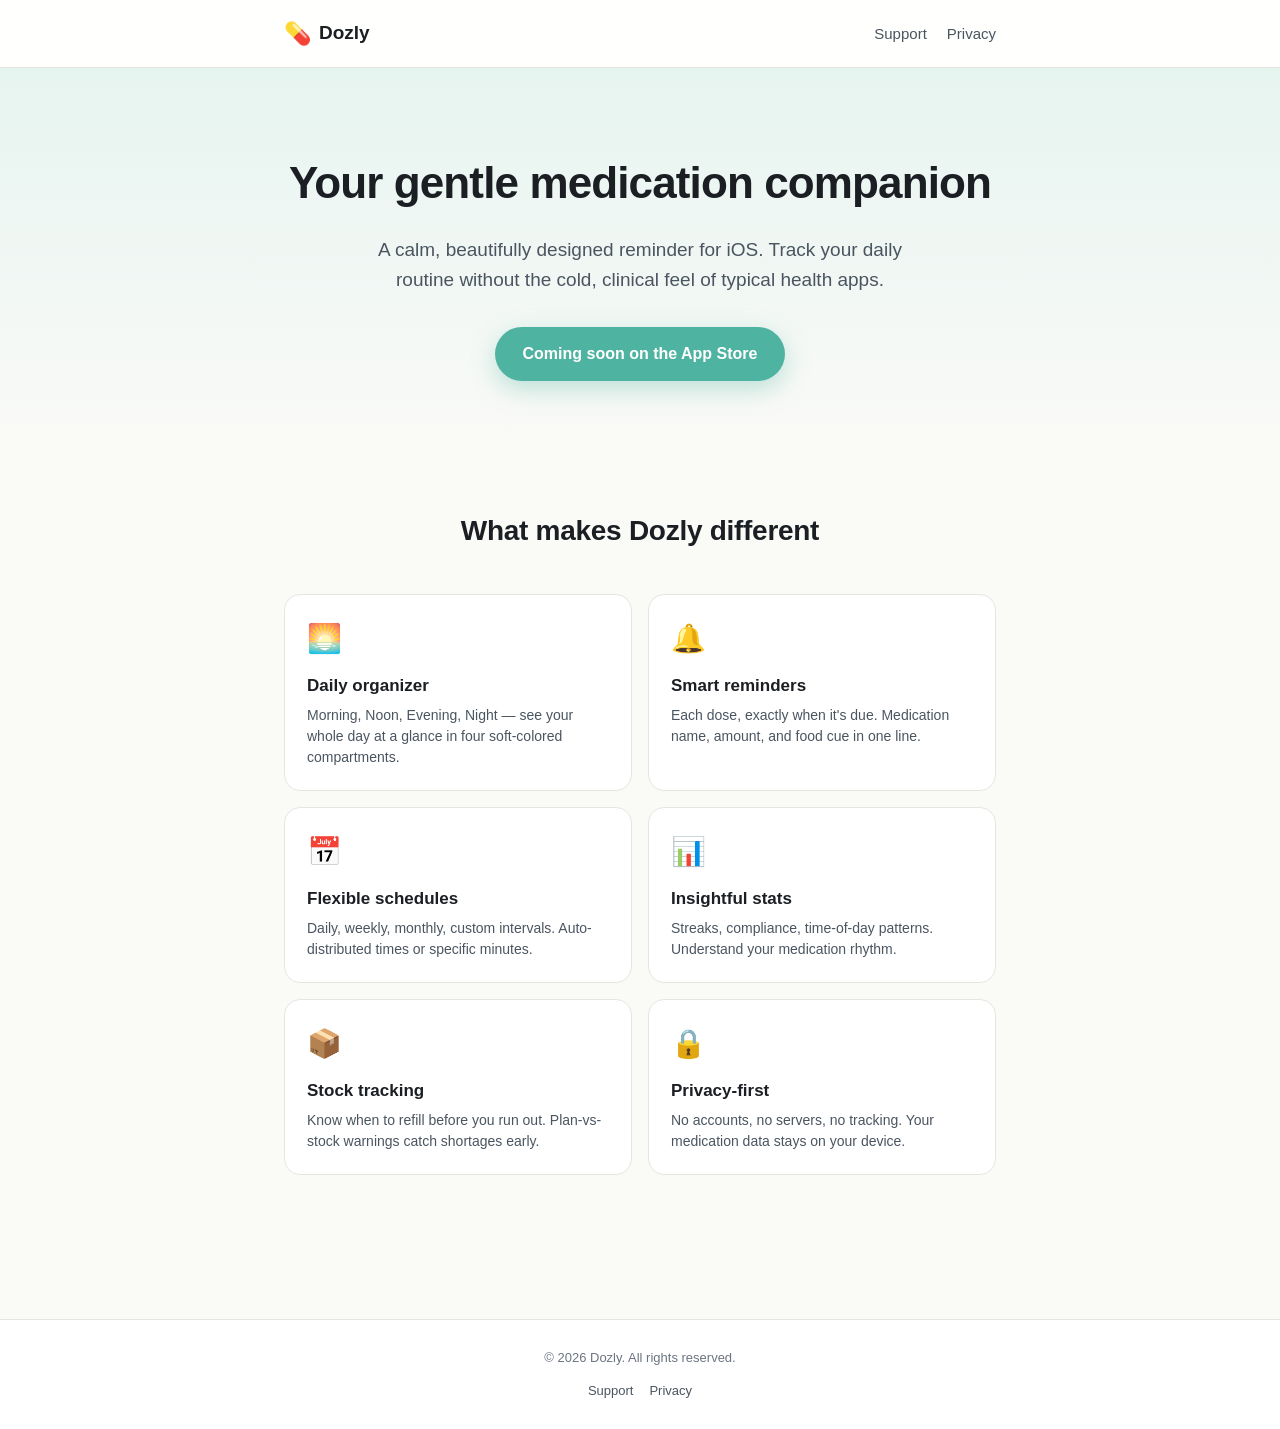
==== index.html @ a3f0d5d0 "Initial Dozly support + privacy site" ====
<!DOCTYPE html>
<html lang="en">
<head>
    <meta charset="UTF-8">
    <meta name="viewport" content="width=device-width, initial-scale=1.0">
    <title>Dozly — Gentle medication reminder</title>
    <meta name="description" content="Dozly is a calm, beautifully designed medication reminder for iOS. Track your daily routine without the cold, clinical feel of typical health apps.">
    <link rel="stylesheet" href="style.css">
</head>
<body>
    <header>
        <div class="container">
            <a href="/" class="logo">
                <span class="logo-mark">💊</span>
                <span class="logo-text">Dozly</span>
            </a>
            <nav>
                <a href="support.html">Support</a>
                <a href="privacy.html">Privacy</a>
            </nav>
        </div>
    </header>

    <main>
        <section class="hero">
            <div class="container">
                <h1>Your gentle medication companion</h1>
                <p class="lead">A calm, beautifully designed reminder for iOS. Track your daily routine without the cold, clinical feel of typical health apps.</p>
                <a href="#" class="cta">Coming soon on the App Store</a>
            </div>
        </section>

        <section class="features">
            <div class="container">
                <h2>What makes Dozly different</h2>
                <div class="grid">
                    <div class="card">
                        <div class="card-emoji">🌅</div>
                        <h3>Daily organizer</h3>
                        <p>Morning, Noon, Evening, Night — see your whole day at a glance in four soft-colored compartments.</p>
                    </div>
                    <div class="card">
                        <div class="card-emoji">🔔</div>
                        <h3>Smart reminders</h3>
                        <p>Each dose, exactly when it's due. Medication name, amount, and food cue in one line.</p>
                    </div>
                    <div class="card">
                        <div class="card-emoji">📅</div>
                        <h3>Flexible schedules</h3>
                        <p>Daily, weekly, monthly, custom intervals. Auto-distributed times or specific minutes.</p>
                    </div>
                    <div class="card">
                        <div class="card-emoji">📊</div>
                        <h3>Insightful stats</h3>
                        <p>Streaks, compliance, time-of-day patterns. Understand your medication rhythm.</p>
                    </div>
                    <div class="card">
                        <div class="card-emoji">📦</div>
                        <h3>Stock tracking</h3>
                        <p>Know when to refill before you run out. Plan-vs-stock warnings catch shortages early.</p>
                    </div>
                    <div class="card">
                        <div class="card-emoji">🔒</div>
                        <h3>Privacy-first</h3>
                        <p>No accounts, no servers, no tracking. Your medication data stays on your device.</p>
                    </div>
                </div>
            </div>
        </section>
    </main>

    <footer>
        <div class="container">
            <p>© 2026 Dozly. All rights reserved.</p>
            <nav>
                <a href="support.html">Support</a>
                <a href="privacy.html">Privacy</a>
            </nav>
        </div>
    </footer>
</body>
</html>
---- style.css ----
/* Dozly website — calm, brand-tinted, mobile-first. */

:root {
    --mint: #4FB3A1;
    --mint-soft: #E6F4F0;
    --ink: #1B1F23;
    --ink-soft: #4A5560;
    --ink-soft-2: #6B7480;
    --bg: #FAFAF7;
    --surface: #FFFFFF;
    --border: #E7E5E0;
}

* { box-sizing: border-box; }

html { -webkit-text-size-adjust: 100%; }

body {
    margin: 0;
    font-family: -apple-system, BlinkMacSystemFont, "Inter", "SF Pro Text", "Helvetica Neue", Helvetica, Arial, sans-serif;
    font-size: 17px;
    line-height: 1.6;
    color: var(--ink);
    background: var(--bg);
    -webkit-font-smoothing: antialiased;
    -moz-osx-font-smoothing: grayscale;
}

.container {
    max-width: 760px;
    margin: 0 auto;
    padding: 0 24px;
}

a { color: var(--mint); text-decoration: none; }
a:hover { text-decoration: underline; }

/* HEADER */
header {
    background: var(--surface);
    border-bottom: 1px solid var(--border);
    padding: 16px 0;
    position: sticky;
    top: 0;
    z-index: 10;
    backdrop-filter: saturate(180%) blur(10px);
    background-color: rgba(255,255,255,0.85);
}
header .container { display: flex; align-items: center; justify-content: space-between; }
.logo { display: flex; align-items: center; gap: 8px; color: var(--ink); font-weight: 700; font-size: 19px; }
.logo:hover { text-decoration: none; }
.logo-mark { font-size: 22px; }
header nav { display: flex; gap: 20px; }
header nav a { color: var(--ink-soft); font-weight: 500; font-size: 15px; }
header nav a.active { color: var(--mint); }

/* HERO */
.hero {
    padding: 80px 0 64px;
    text-align: center;
    background: linear-gradient(180deg, var(--mint-soft) 0%, var(--bg) 100%);
}
.hero h1 {
    margin: 0 0 16px;
    font-size: 44px;
    font-weight: 800;
    letter-spacing: -0.02em;
    color: var(--ink);
}
.hero .lead {
    margin: 0 auto 32px;
    max-width: 540px;
    font-size: 19px;
    color: var(--ink-soft);
}
.cta {
    display: inline-block;
    background: var(--mint);
    color: white;
    padding: 14px 28px;
    border-radius: 999px;
    font-weight: 600;
    font-size: 16px;
    box-shadow: 0 8px 24px rgba(79, 179, 161, 0.35);
}
.cta:hover { text-decoration: none; transform: translateY(-1px); transition: transform 0.15s ease; }

/* FEATURES */
.features { padding: 64px 0 80px; }
.features h2 {
    text-align: center;
    margin: 0 0 40px;
    font-size: 28px;
    font-weight: 700;
    letter-spacing: -0.01em;
}
.grid {
    display: grid;
    grid-template-columns: repeat(2, 1fr);
    gap: 16px;
}
.card {
    background: var(--surface);
    border: 1px solid var(--border);
    border-radius: 16px;
    padding: 22px;
}
.card-emoji { font-size: 28px; margin-bottom: 10px; }
.card h3 { margin: 0 0 6px; font-size: 17px; font-weight: 600; }
.card p { margin: 0; font-size: 14px; color: var(--ink-soft); line-height: 1.5; }

/* CONTENT PAGES */
.content {
    padding: 56px 24px 80px;
}
.content h1 {
    font-size: 36px;
    font-weight: 800;
    letter-spacing: -0.02em;
    margin: 0 0 8px;
}
.content h2 {
    font-size: 22px;
    font-weight: 700;
    margin-top: 40px;
    margin-bottom: 12px;
}
.content h3 {
    font-size: 17px;
    font-weight: 600;
    margin-top: 24px;
    margin-bottom: 6px;
}
.content p { margin: 8px 0 16px; color: var(--ink-soft); }
.content ul { padding-left: 22px; color: var(--ink-soft); }
.content ul li { margin: 6px 0; }
.content hr {
    margin: 64px 0;
    border: 0;
    border-top: 1px solid var(--border);
}
.content .last-updated {
    color: var(--ink-soft-2);
    font-size: 14px;
    margin-top: 0;
}
.lang-switch {
    display: inline-flex;
    background: var(--surface);
    border: 1px solid var(--border);
    border-radius: 999px;
    padding: 4px;
    margin-bottom: 32px;
    gap: 4px;
}
.lang-switch a {
    color: var(--ink-soft);
    font-size: 13px;
    font-weight: 600;
    padding: 6px 14px;
    border-radius: 999px;
}
.lang-switch a:hover { text-decoration: none; }
.lang-switch a.active {
    color: white;
    background: var(--mint);
}

/* FOOTER */
footer {
    border-top: 1px solid var(--border);
    background: var(--surface);
    padding: 28px 0;
    margin-top: 64px;
}
footer .container {
    display: flex;
    flex-direction: column;
    align-items: center;
    gap: 12px;
}
footer p { margin: 0; color: var(--ink-soft-2); font-size: 13px; }
footer nav { display: flex; gap: 16px; }
footer nav a { color: var(--ink-soft); font-size: 13px; }

@media (max-width: 600px) {
    .hero { padding: 56px 0 48px; }
    .hero h1 { font-size: 32px; }
    .hero .lead { font-size: 17px; }
    .grid { grid-template-columns: 1fr; }
    .content h1 { font-size: 28px; }
}
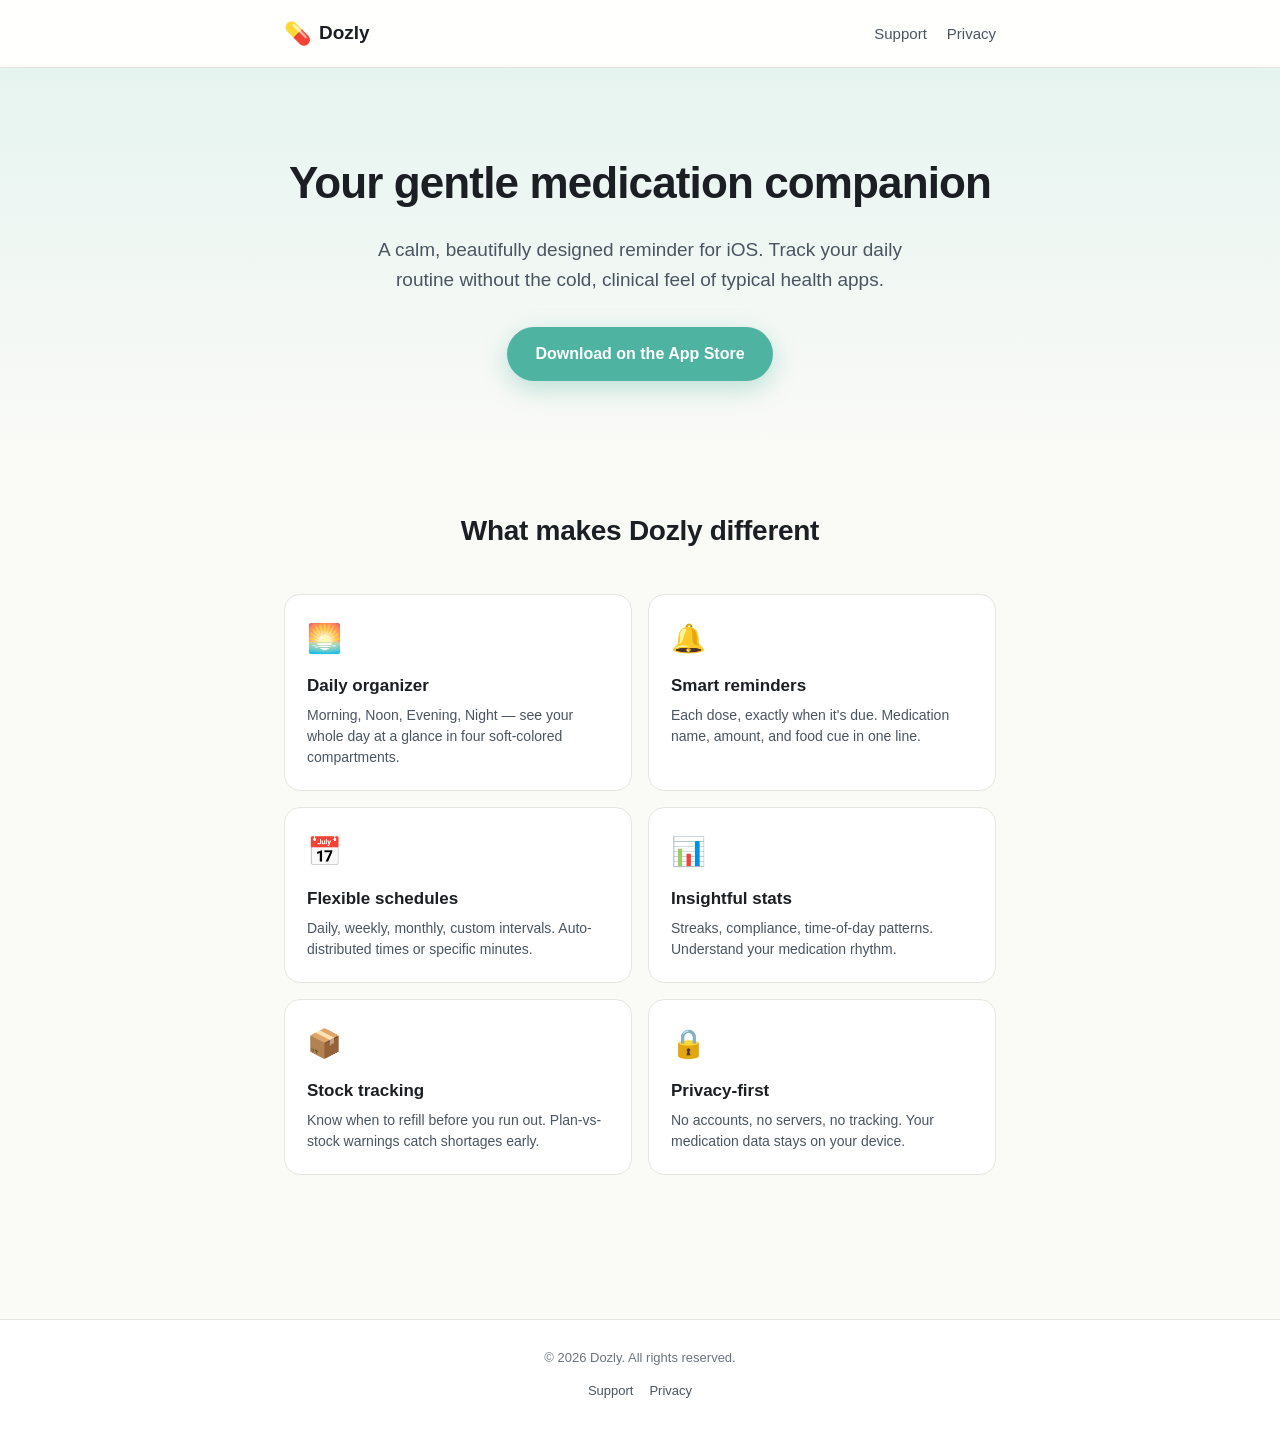
==== commit 388aedd7: "Update CTA to live App Store link — Dozly is live!" ====
--- a/index.html
+++ b/index.html
@@ -26,7 +26,7 @@
             <div class="container">
                 <h1>Your gentle medication companion</h1>
                 <p class="lead">A calm, beautifully designed reminder for iOS. Track your daily routine without the cold, clinical feel of typical health apps.</p>
-                <a href="#" class="cta">Coming soon on the App Store</a>
+                <a href="https://apps.apple.com/tr/app/id6769138463" class="cta">Download on the App Store</a>
             </div>
         </section>
 
